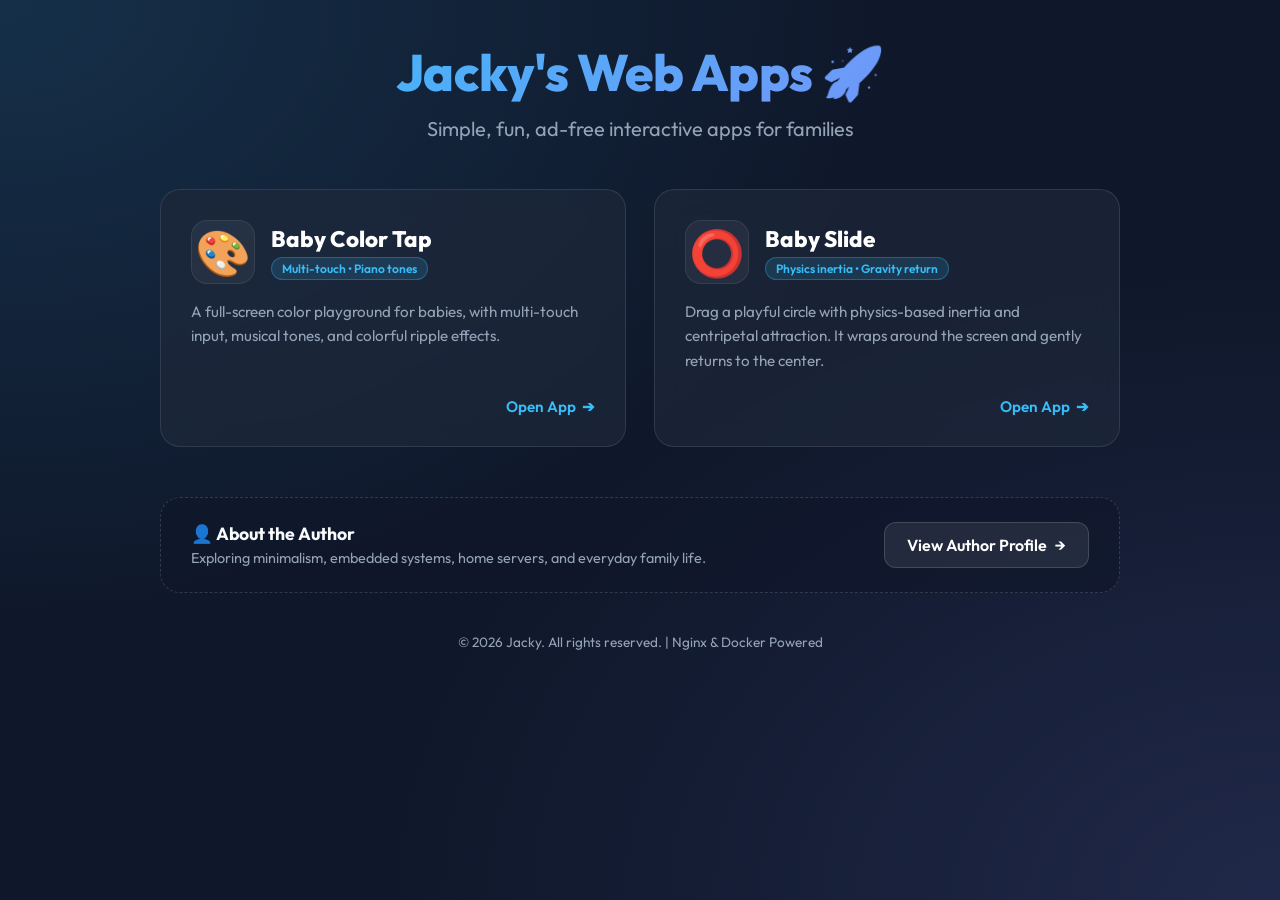
==== index.html @ c60541d3 "v1.0" ====
<!DOCTYPE html>
<html lang="en">

<head>
    <meta charset="UTF-8">
    <meta name="viewport" content="width=device-width, initial-scale=1.0">
    <title>Jacky's Web Apps Launcher 🚀</title>
    <!-- Google Fonts -->
    <link rel="preconnect" href="https://fonts.googleapis.com">
    <link rel="preconnect" href="https://fonts.gstatic.com" crossorigin>
    <link href="https://fonts.googleapis.com/css2?family=Outfit:wght@400;600;800&display=swap" rel="stylesheet">
    <style>
        :root {
            --bg-color: #0F172A;
            --card-bg: rgba(30, 41, 59, 0.7);
            --card-border: rgba(255, 255, 255, 0.1);
            --primary-accent: #38BDF8;
            --primary-gradient: linear-gradient(135deg, #38BDF8 0%, #818CF8 100%);
            --text-main: #F8FAFC;
            --text-muted: #94A3B8;
        }

        * {
            box-sizing: border-box;
            margin: 0;
            padding: 0;
        }

        body {
            font-family: 'Outfit', -apple-system, BlinkMacSystemFont, sans-serif;
            background-color: var(--bg-color);
            background-image: 
                radial-gradient(at 0% 0%, rgba(56, 189, 248, 0.15) 0px, transparent 50%),
                radial-gradient(at 100% 100%, rgba(129, 140, 248, 0.15) 0px, transparent 50%);
            color: var(--text-main);
            min-height: 100vh;
            display: flex;
            flex-direction: column;
            align-items: center;
            padding: 40px 20px;
        }

        .container {
            width: 100%;
            max-width: 960px;
        }

        /* Header */
        header {
            text-align: center;
            margin-bottom: 48px;
        }

        header h1 {
            font-size: clamp(2.2rem, 5vw, 3.2rem);
            font-weight: 800;
            background: var(--primary-gradient);
            -webkit-background-clip: text;
            -webkit-text-fill-color: transparent;
            letter-spacing: -0.5px;
            margin-bottom: 12px;
        }

        header p {
            color: var(--text-muted);
            font-size: clamp(1rem, 2.5vw, 1.25rem);
            font-weight: 400;
        }

        /* App launcher grid */
        .apps-grid {
            display: grid;
            grid-template-columns: repeat(auto-fit, minmax(300px, 1fr));
            gap: 28px;
            margin-bottom: 50px;
        }

        /* Card design */
        .app-card {
            background: var(--card-bg);
            border: 1px solid var(--card-border);
            border-radius: 20px;
            padding: 30px;
            backdrop-filter: blur(12px);
            -webkit-backdrop-filter: blur(12px);
            display: flex;
            flex-direction: column;
            justify-content: space-between;
            text-decoration: none;
            color: var(--text-main);
            transition: all 0.3s cubic-bezier(0.4, 0, 0.2, 1);
            position: relative;
            overflow: hidden;
        }

        .app-card::before {
            content: '';
            position: absolute;
            top: 0;
            left: 0;
            right: 0;
            height: 4px;
            background: var(--primary-gradient);
            opacity: 0;
            transition: opacity 0.3s ease;
        }

        .app-card:hover {
            transform: translateY(-6px);
            border-color: rgba(56, 189, 248, 0.4);
            box-shadow: 0 20px 30px -10px rgba(0, 0, 0, 0.5), 0 0 20px rgba(56, 189, 248, 0.2);
        }

        .app-card:hover::before {
            opacity: 1;
        }

        .card-header {
            display: flex;
            align-items: center;
            gap: 16px;
            margin-bottom: 16px;
        }

        .app-icon {
            font-size: 2.8rem;
            width: 64px;
            height: 64px;
            display: flex;
            align-items: center;
            justify-content: center;
            background: rgba(255, 255, 255, 0.05);
            border-radius: 16px;
            border: 1px solid rgba(255, 255, 255, 0.08);
            flex-shrink: 0;
        }

        .app-title-group h2 {
            font-size: 1.4rem;
            font-weight: 800;
            color: #FFFFFF;
            margin-bottom: 4px;
        }

        .app-tag {
            display: inline-block;
            font-size: 0.75rem;
            font-weight: 600;
            padding: 3px 10px;
            border-radius: 20px;
            background: rgba(56, 189, 248, 0.15);
            color: var(--primary-accent);
            border: 1px solid rgba(56, 189, 248, 0.3);
        }

        .app-desc {
            color: var(--text-muted);
            font-size: 0.95rem;
            line-height: 1.6;
            margin-bottom: 24px;
        }

        .card-footer {
            display: flex;
            align-items: center;
            justify-content: flex-end;
            font-size: 0.95rem;
            font-weight: 600;
            color: var(--primary-accent);
            gap: 6px;
            transition: gap 0.2s ease;
        }

        .app-card:hover .card-footer {
            gap: 10px;
            color: #7DD3FC;
        }

        /* Author information section */
        .author-section {
            background: rgba(15, 23, 42, 0.6);
            border: 1px dashed rgba(255, 255, 255, 0.15);
            border-radius: 20px;
            padding: 24px 30px;
            display: flex;
            align-items: center;
            justify-content: space-between;
            gap: 20px;
            flex-wrap: wrap;
        }

        .author-info-text h3 {
            font-size: 1.1rem;
            font-weight: 700;
            color: var(--text-main);
            margin-bottom: 4px;
        }

        .author-info-text p {
            font-size: 0.9rem;
            color: var(--text-muted);
        }

        .author-btn {
            display: inline-flex;
            align-items: center;
            gap: 8px;
            padding: 12px 22px;
            border-radius: 12px;
            background: rgba(255, 255, 255, 0.08);
            border: 1px solid rgba(255, 255, 255, 0.15);
            color: #FFFFFF;
            font-weight: 600;
            text-decoration: none;
            transition: all 0.2s ease;
        }

        .author-btn:hover {
            background: var(--primary-gradient);
            border-color: transparent;
            box-shadow: 0 8px 20px rgba(56, 189, 248, 0.3);
            transform: translateY(-2px);
        }

        footer {
            margin-top: auto;
            padding-top: 40px;
            font-size: 0.85rem;
            color: var(--text-muted);
            text-align: center;
        }
    </style>
</head>

<body>

    <div class="container">
        <!-- Header -->
        <header>
            <h1>Jacky's Web Apps 🚀</h1>
            <p>Simple, fun, ad-free interactive apps for families</p>
        </header>

        <!-- App list -->
        <main class="apps-grid">
            <!-- Baby Color Tap -->
            <a href="webapp/baby_tap.html" class="app-card">
                <div>
                    <div class="card-header">
                        <div class="app-icon">🎨</div>
                        <div class="app-title-group">
                            <h2>Baby Color Tap</h2>
                            <span class="app-tag">Multi-touch • Piano tones</span>
                        </div>
                    </div>
                    <p class="app-desc">A full-screen color playground for babies, with multi-touch input, musical tones, and colorful ripple effects.</p>
                </div>
                <div class="card-footer">
                    <span>Open App</span>
                    <span>➔</span>
                </div>
            </a>

            <!-- Baby Slide -->
            <a href="webapp/baby_slide.html" class="app-card">
                <div>
                    <div class="card-header">
                        <div class="app-icon">⭕</div>
                        <div class="app-title-group">
                            <h2>Baby Slide</h2>
                            <span class="app-tag">Physics inertia • Gravity return</span>
                        </div>
                    </div>
                    <p class="app-desc">Drag a playful circle with physics-based inertia and centripetal attraction. It wraps around the screen and gently returns to the center.</p>
                </div>
                <div class="card-footer">
                    <span>Open App</span>
                    <span>➔</span>
                </div>
            </a>
        </main>

        <!-- Author profile link -->
        <section class="author-section">
            <div class="author-info-text">
                <h3>👤 About the Author</h3>
                <p>Exploring minimalism, embedded systems, home servers, and everyday family life.</p>
            </div>
            <a href="author.html" class="author-btn">
                <span>View Author Profile</span>
                <span>→</span>
            </a>
        </section>

        <!-- Footer -->
        <footer>
            <p>&copy; 2026 Jacky. All rights reserved. | Nginx & Docker Powered</p>
        </footer>
    </div>

</body>

</html>
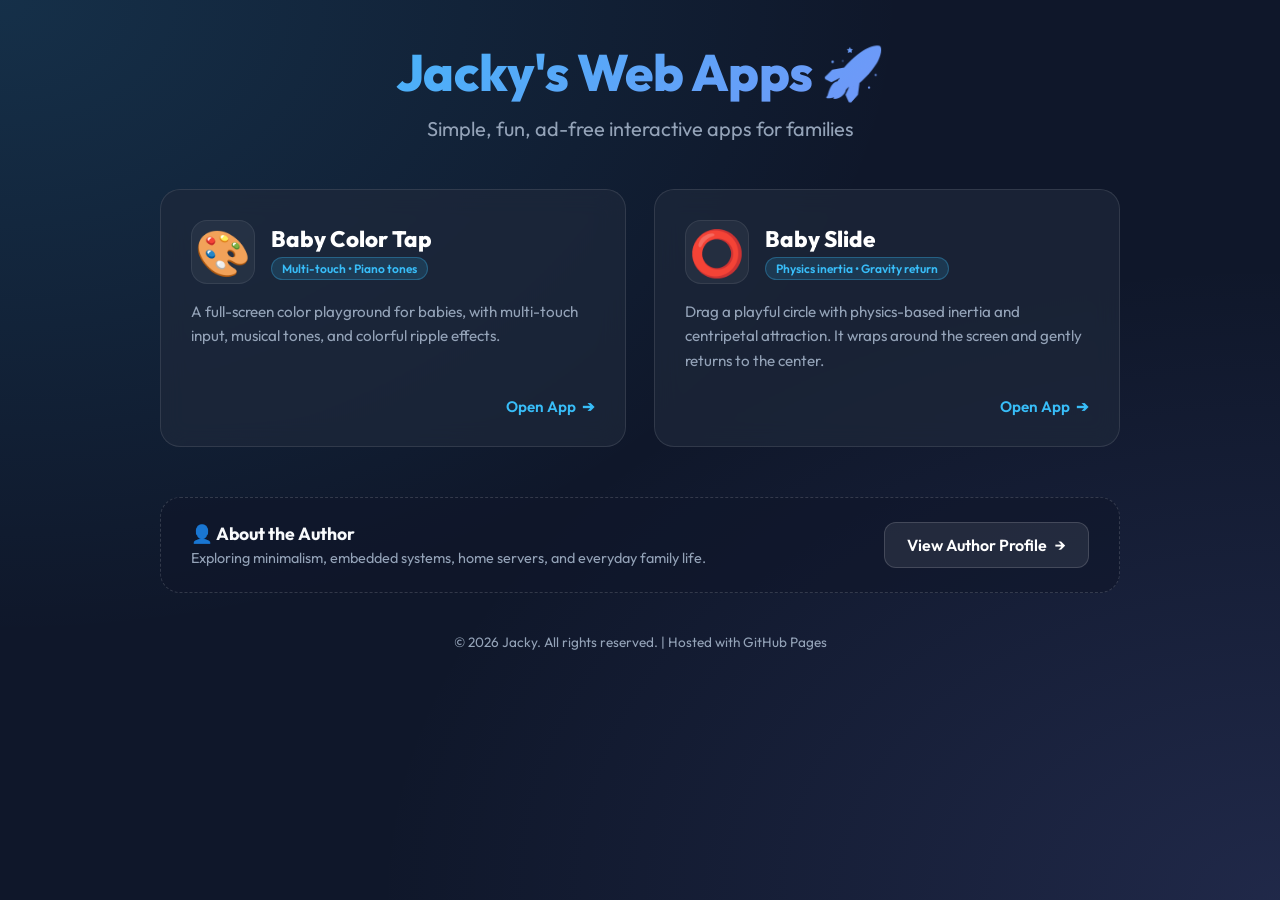
==== commit 0df1df08: "Prepare site for GitHub Pages" ====
--- a/index.html
+++ b/index.html
@@ -294,7 +294,7 @@
 
         <!-- Footer -->
         <footer>
-            <p>&copy; 2026 Jacky. All rights reserved. | Nginx & Docker Powered</p>
+            <p>&copy; 2026 Jacky. All rights reserved. | Hosted with GitHub Pages</p>
         </footer>
     </div>
 
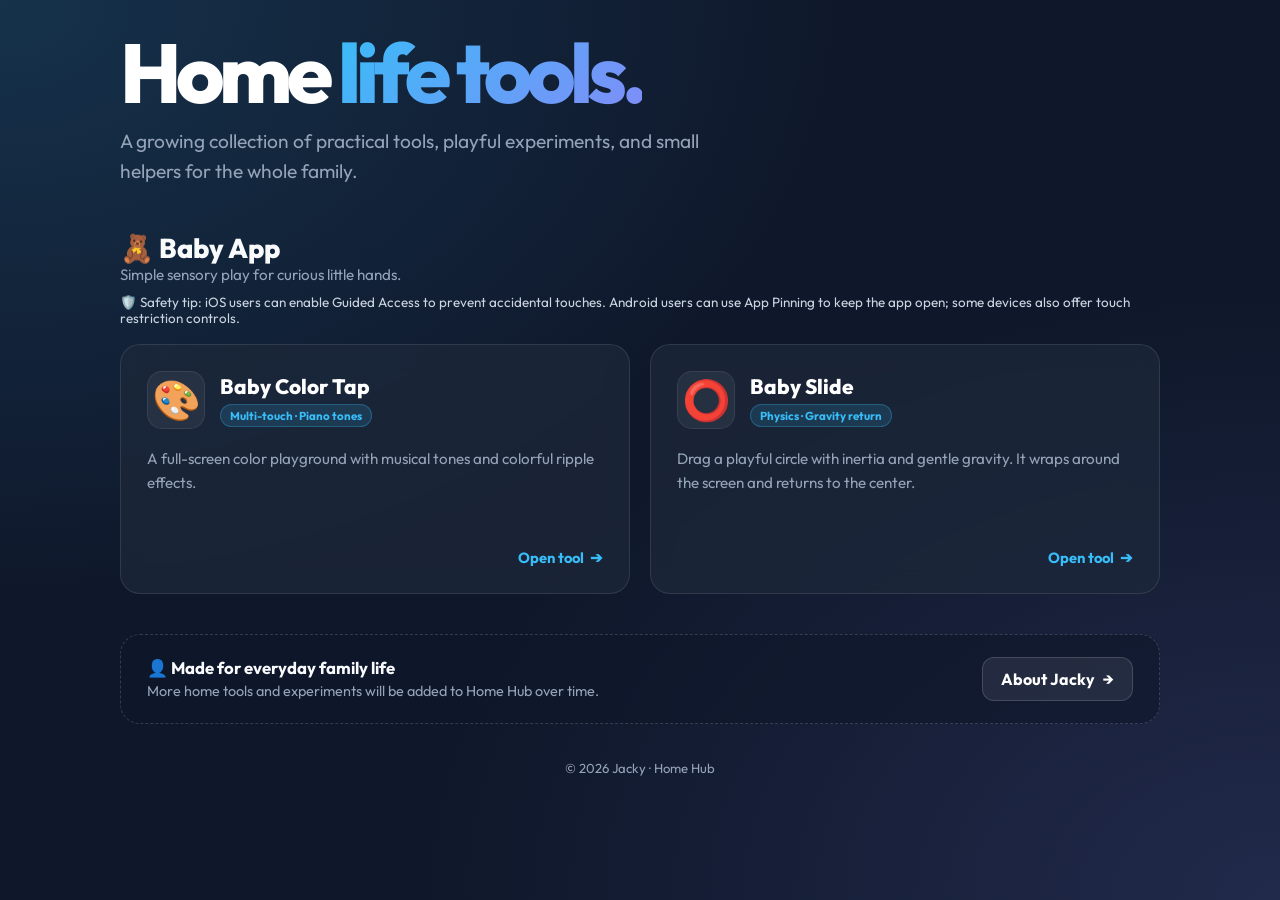
==== commit 45ce2b07: "Update Home Hub landing page and baby app guidance" ====
--- a/index.html
+++ b/index.html
@@ -4,300 +4,214 @@
 <head>
     <meta charset="UTF-8">
     <meta name="viewport" content="width=device-width, initial-scale=1.0">
-    <title>Jacky's Web Apps Launcher 🚀</title>
-    <!-- Google Fonts -->
+    <meta name="description" content="Home Hub is Jacky's collection of practical, playful tools for everyday family life.">
+    <title>Home Hub</title>
     <link rel="preconnect" href="https://fonts.googleapis.com">
     <link rel="preconnect" href="https://fonts.gstatic.com" crossorigin>
-    <link href="https://fonts.googleapis.com/css2?family=Outfit:wght@400;600;800&display=swap" rel="stylesheet">
+    <link href="https://fonts.googleapis.com/css2?family=Outfit:wght@400;600;700;800&display=swap" rel="stylesheet">
     <style>
         :root {
-            --bg-color: #0F172A;
-            --card-bg: rgba(30, 41, 59, 0.7);
-            --card-border: rgba(255, 255, 255, 0.1);
-            --primary-accent: #38BDF8;
-            --primary-gradient: linear-gradient(135deg, #38BDF8 0%, #818CF8 100%);
-            --text-main: #F8FAFC;
-            --text-muted: #94A3B8;
-        }
-
-        * {
-            box-sizing: border-box;
-            margin: 0;
-            padding: 0;
-        }
+            --bg-color: #0f172a;
+            --surface: rgba(30, 41, 59, 0.72);
+            --surface-muted: rgba(15, 23, 42, 0.62);
+            --border: rgba(255, 255, 255, 0.1);
+            --accent: #38bdf8;
+            --accent-soft: rgba(56, 189, 248, 0.15);
+            --gradient: linear-gradient(135deg, #38bdf8 0%, #818cf8 100%);
+            --text: #f8fafc;
+            --muted: #94a3b8;
+        }
+
+        * { box-sizing: border-box; margin: 0; padding: 0; }
 
         body {
+            min-height: 100vh;
+            padding: 32px 20px 24px;
+            color: var(--text);
             font-family: 'Outfit', -apple-system, BlinkMacSystemFont, sans-serif;
             background-color: var(--bg-color);
-            background-image: 
-                radial-gradient(at 0% 0%, rgba(56, 189, 248, 0.15) 0px, transparent 50%),
-                radial-gradient(at 100% 100%, rgba(129, 140, 248, 0.15) 0px, transparent 50%);
-            color: var(--text-main);
-            min-height: 100vh;
+            background-image:
+                radial-gradient(at 0% 0%, rgba(56, 189, 248, 0.16) 0, transparent 48%),
+                radial-gradient(at 100% 100%, rgba(129, 140, 248, 0.16) 0, transparent 48%);
+        }
+
+        .container { width: 100%; max-width: 1040px; margin: 0 auto; }
+
+        header { margin-bottom: 44px; }
+
+        .eyebrow {
+            display: inline-flex;
+            align-items: center;
+            gap: 8px;
+            margin-bottom: 16px;
+            color: var(--accent);
+            font-size: 0.78rem;
+            font-weight: 800;
+            letter-spacing: 0.14em;
+            text-transform: uppercase;
+        }
+
+        .eyebrow::before {
+            content: '';
+            width: 24px;
+            height: 2px;
+            background: var(--accent);
+            border-radius: 2px;
+        }
+
+        header h1 {
+            max-width: 680px;
+            margin-bottom: 12px;
+            color: #fff;
+            font-size: clamp(2.8rem, 7vw, 5.2rem);
+            font-weight: 800;
+            letter-spacing: -0.06em;
+            line-height: 0.98;
+        }
+
+        header h1 span {
+            background: var(--gradient);
+            -webkit-background-clip: text;
+            background-clip: text;
+            -webkit-text-fill-color: transparent;
+        }
+
+        header p { max-width: 620px; color: var(--muted); font-size: clamp(1rem, 2.5vw, 1.2rem); line-height: 1.6; }
+
+        .section-heading {
             display: flex;
-            flex-direction: column;
-            align-items: center;
-            padding: 40px 20px;
-        }
-
-        .container {
-            width: 100%;
-            max-width: 960px;
-        }
-
-        /* Header */
-        header {
-            text-align: center;
-            margin-bottom: 48px;
-        }
-
-        header h1 {
-            font-size: clamp(2.2rem, 5vw, 3.2rem);
-            font-weight: 800;
-            background: var(--primary-gradient);
-            -webkit-background-clip: text;
-            -webkit-text-fill-color: transparent;
-            letter-spacing: -0.5px;
-            margin-bottom: 12px;
-        }
-
-        header p {
-            color: var(--text-muted);
-            font-size: clamp(1rem, 2.5vw, 1.25rem);
-            font-weight: 400;
-        }
-
-        /* App launcher grid */
+            align-items: end;
+            justify-content: space-between;
+            gap: 20px;
+            margin-bottom: 18px;
+        }
+
+        .section-heading h2 { font-size: 1.7rem; font-weight: 800; }
+        .section-heading p { color: var(--muted); font-size: 0.95rem; }
+        .section-heading .safety-note { margin-top: 10px; color: #cbd5e1; font-size: 0.84rem; }
+
         .apps-grid {
             display: grid;
             grid-template-columns: repeat(auto-fit, minmax(300px, 1fr));
-            gap: 28px;
-            margin-bottom: 50px;
-        }
-
-        /* Card design */
+            gap: 20px;
+            margin-bottom: 40px;
+        }
+
         .app-card {
-            background: var(--card-bg);
-            border: 1px solid var(--card-border);
-            border-radius: 20px;
-            padding: 30px;
-            backdrop-filter: blur(12px);
-            -webkit-backdrop-filter: blur(12px);
+            position: relative;
             display: flex;
             flex-direction: column;
             justify-content: space-between;
+            min-height: 250px;
+            padding: 26px;
+            overflow: hidden;
+            color: var(--text);
             text-decoration: none;
-            color: var(--text-main);
-            transition: all 0.3s cubic-bezier(0.4, 0, 0.2, 1);
-            position: relative;
-            overflow: hidden;
+            background: var(--surface);
+            border: 1px solid var(--border);
+            border-radius: 20px;
+            backdrop-filter: blur(12px);
+            transition: transform 0.25s ease, border-color 0.25s ease, box-shadow 0.25s ease;
         }
 
         .app-card::before {
             content: '';
             position: absolute;
-            top: 0;
-            left: 0;
-            right: 0;
+            inset: 0 0 auto;
             height: 4px;
-            background: var(--primary-gradient);
+            background: var(--gradient);
             opacity: 0;
-            transition: opacity 0.3s ease;
-        }
-
-        .app-card:hover {
-            transform: translateY(-6px);
-            border-color: rgba(56, 189, 248, 0.4);
-            box-shadow: 0 20px 30px -10px rgba(0, 0, 0, 0.5), 0 0 20px rgba(56, 189, 248, 0.2);
-        }
-
-        .app-card:hover::before {
-            opacity: 1;
-        }
-
-        .card-header {
-            display: flex;
-            align-items: center;
-            gap: 16px;
-            margin-bottom: 16px;
-        }
-
-        .app-icon {
-            font-size: 2.8rem;
-            width: 64px;
-            height: 64px;
-            display: flex;
-            align-items: center;
-            justify-content: center;
-            background: rgba(255, 255, 255, 0.05);
-            border-radius: 16px;
-            border: 1px solid rgba(255, 255, 255, 0.08);
-            flex-shrink: 0;
-        }
-
-        .app-title-group h2 {
-            font-size: 1.4rem;
-            font-weight: 800;
-            color: #FFFFFF;
-            margin-bottom: 4px;
-        }
-
-        .app-tag {
-            display: inline-block;
-            font-size: 0.75rem;
-            font-weight: 600;
-            padding: 3px 10px;
-            border-radius: 20px;
-            background: rgba(56, 189, 248, 0.15);
-            color: var(--primary-accent);
-            border: 1px solid rgba(56, 189, 248, 0.3);
-        }
-
-        .app-desc {
-            color: var(--text-muted);
-            font-size: 0.95rem;
-            line-height: 1.6;
-            margin-bottom: 24px;
-        }
-
-        .card-footer {
-            display: flex;
-            align-items: center;
-            justify-content: flex-end;
-            font-size: 0.95rem;
-            font-weight: 600;
-            color: var(--primary-accent);
-            gap: 6px;
-            transition: gap 0.2s ease;
-        }
-
-        .app-card:hover .card-footer {
-            gap: 10px;
-            color: #7DD3FC;
-        }
-
-        /* Author information section */
-        .author-section {
-            background: rgba(15, 23, 42, 0.6);
-            border: 1px dashed rgba(255, 255, 255, 0.15);
-            border-radius: 20px;
-            padding: 24px 30px;
-            display: flex;
-            align-items: center;
-            justify-content: space-between;
-            gap: 20px;
-            flex-wrap: wrap;
-        }
-
-        .author-info-text h3 {
-            font-size: 1.1rem;
-            font-weight: 700;
-            color: var(--text-main);
-            margin-bottom: 4px;
-        }
-
-        .author-info-text p {
-            font-size: 0.9rem;
-            color: var(--text-muted);
-        }
-
-        .author-btn {
-            display: inline-flex;
-            align-items: center;
-            gap: 8px;
-            padding: 12px 22px;
-            border-radius: 12px;
-            background: rgba(255, 255, 255, 0.08);
-            border: 1px solid rgba(255, 255, 255, 0.15);
-            color: #FFFFFF;
-            font-weight: 600;
-            text-decoration: none;
-            transition: all 0.2s ease;
-        }
-
-        .author-btn:hover {
-            background: var(--primary-gradient);
-            border-color: transparent;
-            box-shadow: 0 8px 20px rgba(56, 189, 248, 0.3);
-            transform: translateY(-2px);
-        }
-
-        footer {
-            margin-top: auto;
-            padding-top: 40px;
-            font-size: 0.85rem;
-            color: var(--text-muted);
-            text-align: center;
+            transition: opacity 0.25s ease;
+        }
+
+        .app-card:hover { transform: translateY(-5px); border-color: rgba(56, 189, 248, 0.45); box-shadow: 0 20px 30px -12px rgba(0, 0, 0, 0.55), 0 0 24px rgba(56, 189, 248, 0.16); }
+        .app-card:hover::before { opacity: 1; }
+
+        .card-header { display: flex; align-items: center; gap: 15px; margin-bottom: 18px; }
+        .app-icon { display: grid; place-items: center; width: 58px; height: 58px; flex: 0 0 auto; font-size: 2.45rem; background: rgba(255, 255, 255, 0.06); border: 1px solid rgba(255, 255, 255, 0.08); border-radius: 15px; }
+        .app-title-group h3 { margin-bottom: 5px; color: #fff; font-size: 1.3rem; font-weight: 800; }
+        .app-tag { display: inline-block; padding: 3px 9px; color: var(--accent); font-size: 0.72rem; font-weight: 700; background: var(--accent-soft); border: 1px solid rgba(56, 189, 248, 0.28); border-radius: 20px; }
+        .app-desc { margin-bottom: 22px; color: var(--muted); font-size: 0.95rem; line-height: 1.6; }
+        .card-footer { display: flex; justify-content: flex-end; gap: 6px; color: var(--accent); font-size: 0.92rem; font-weight: 700; transition: gap 0.2s ease; }
+        .app-card:hover .card-footer { gap: 10px; color: #7dd3fc; }
+
+        .author-section { display: flex; align-items: center; justify-content: space-between; gap: 20px; padding: 22px 26px; background: var(--surface-muted); border: 1px dashed rgba(255, 255, 255, 0.16); border-radius: 20px; }
+        .author-info-text h3 { margin-bottom: 4px; font-size: 1.05rem; }
+        .author-info-text p { color: var(--muted); font-size: 0.9rem; }
+        .author-btn { display: inline-flex; align-items: center; gap: 8px; padding: 11px 18px; color: #fff; font-weight: 700; text-decoration: none; white-space: nowrap; background: rgba(255, 255, 255, 0.08); border: 1px solid rgba(255, 255, 255, 0.15); border-radius: 12px; transition: all 0.2s ease; }
+        .author-btn:hover { background: var(--gradient); border-color: transparent; transform: translateY(-2px); }
+        footer { padding-top: 36px; color: var(--muted); font-size: 0.82rem; text-align: center; }
+
+        @media (max-width: 600px) {
+            body { padding-top: 24px; }
+            header { margin-bottom: 34px; }
+            .section-heading { display: block; }
+            .section-heading p { margin-top: 5px; }
+            .apps-grid { grid-template-columns: 1fr; }
+            .author-section { align-items: flex-start; flex-direction: column; }
         }
     </style>
 </head>
 
 <body>
-
     <div class="container">
-        <!-- Header -->
         <header>
-            <h1>Jacky's Web Apps 🚀</h1>
-            <p>Simple, fun, ad-free interactive apps for families</p>
+            <h1>Home <span>life tools.</span></h1>
+            <p>A growing collection of practical tools, playful experiments, and small helpers for the whole family.</p>
         </header>
 
-        <!-- App list -->
-        <main class="apps-grid">
-            <!-- Baby Color Tap -->
-            <a href="webapp/baby_tap.html" class="app-card">
-                <div>
-                    <div class="card-header">
-                        <div class="app-icon">🎨</div>
-                        <div class="app-title-group">
-                            <h2>Baby Color Tap</h2>
-                            <span class="app-tag">Multi-touch • Piano tones</span>
+        <main>
+            <section aria-labelledby="baby-app-title">
+                <div class="section-heading">
+                    <div>
+                        <h2 id="baby-app-title">🧸 Baby App</h2>
+                        <p>Simple sensory play for curious little hands.</p>
+                        <p class="safety-note">🛡️ Safety tip: iOS users can enable Guided Access to prevent accidental touches. Android users can use App Pinning to keep the app open; some devices also offer touch restriction controls.</p>
+                    </div>
+                </div>
+
+                <div class="apps-grid">
+                    <a href="baby-app/baby-tap.html" class="app-card">
+                        <div>
+                            <div class="card-header">
+                                <div class="app-icon">🎨</div>
+                                <div class="app-title-group">
+                                    <h3>Baby Color Tap</h3>
+                                    <span class="app-tag">Multi-touch · Piano tones</span>
+                                </div>
+                            </div>
+                            <p class="app-desc">A full-screen color playground with musical tones and colorful ripple effects.</p>
                         </div>
-                    </div>
-                    <p class="app-desc">A full-screen color playground for babies, with multi-touch input, musical tones, and colorful ripple effects.</p>
+                        <div class="card-footer"><span>Open tool</span><span>➔</span></div>
+                    </a>
+
+                    <a href="baby-app/baby-slide.html" class="app-card">
+                        <div>
+                            <div class="card-header">
+                                <div class="app-icon">⭕</div>
+                                <div class="app-title-group">
+                                    <h3>Baby Slide</h3>
+                                    <span class="app-tag">Physics · Gravity return</span>
+                                </div>
+                            </div>
+                            <p class="app-desc">Drag a playful circle with inertia and gentle gravity. It wraps around the screen and returns to the center.</p>
+                        </div>
+                        <div class="card-footer"><span>Open tool</span><span>➔</span></div>
+                    </a>
                 </div>
-                <div class="card-footer">
-                    <span>Open App</span>
-                    <span>➔</span>
-                </div>
-            </a>
-
-            <!-- Baby Slide -->
-            <a href="webapp/baby_slide.html" class="app-card">
-                <div>
-                    <div class="card-header">
-                        <div class="app-icon">⭕</div>
-                        <div class="app-title-group">
-                            <h2>Baby Slide</h2>
-                            <span class="app-tag">Physics inertia • Gravity return</span>
-                        </div>
-                    </div>
-                    <p class="app-desc">Drag a playful circle with physics-based inertia and centripetal attraction. It wraps around the screen and gently returns to the center.</p>
-                </div>
-                <div class="card-footer">
-                    <span>Open App</span>
-                    <span>➔</span>
-                </div>
-            </a>
+            </section>
         </main>
 
-        <!-- Author profile link -->
         <section class="author-section">
             <div class="author-info-text">
-                <h3>👤 About the Author</h3>
-                <p>Exploring minimalism, embedded systems, home servers, and everyday family life.</p>
+                <h3>👤 Made for everyday family life</h3>
+                <p>More home tools and experiments will be added to Home Hub over time.</p>
             </div>
-            <a href="author.html" class="author-btn">
-                <span>View Author Profile</span>
-                <span>→</span>
-            </a>
+            <a href="author.html" class="author-btn"><span>About Jacky</span><span>→</span></a>
         </section>
 
-        <!-- Footer -->
-        <footer>
-            <p>&copy; 2026 Jacky. All rights reserved. | Hosted with GitHub Pages</p>
-        </footer>
+        <footer><p>&copy; 2026 Jacky · Home Hub</p></footer>
     </div>
-
 </body>
 
 </html>
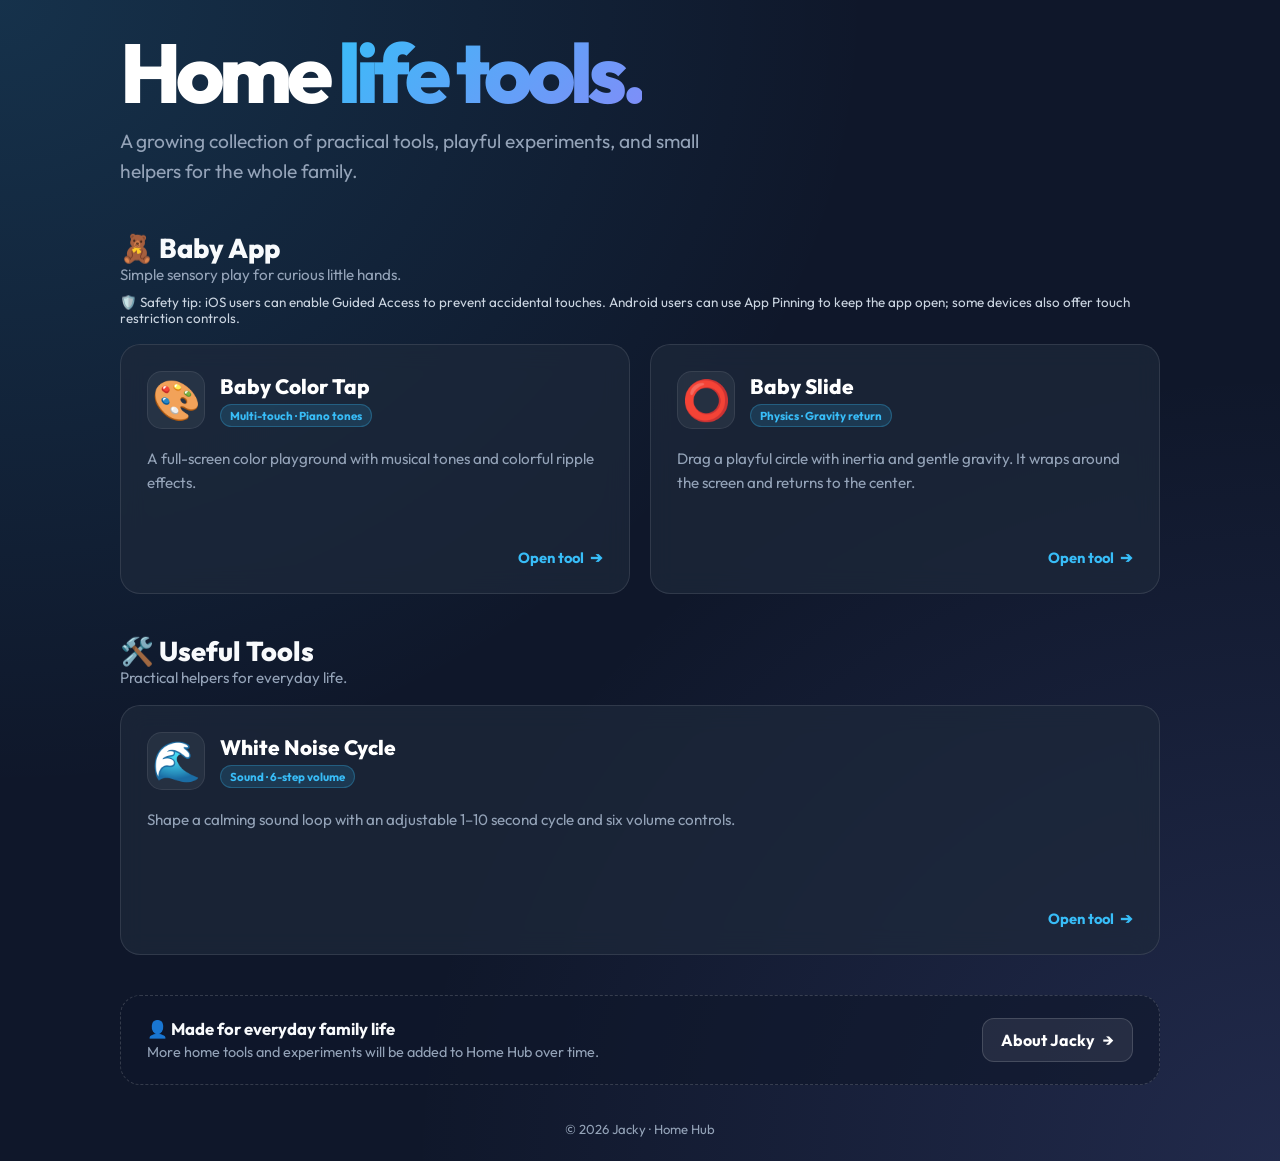
==== commit ab21e155: "Add useful tools section with white noise cycle" ====
--- a/index.html
+++ b/index.html
@@ -200,6 +200,31 @@
                     </a>
                 </div>
             </section>
+
+            <section aria-labelledby="useful-tools-title">
+                <div class="section-heading">
+                    <div>
+                        <h2 id="useful-tools-title">🛠️ Useful Tools</h2>
+                        <p>Practical helpers for everyday life.</p>
+                    </div>
+                </div>
+
+                <div class="apps-grid">
+                    <a href="baby-app/white-noise.html" class="app-card">
+                        <div>
+                            <div class="card-header">
+                                <div class="app-icon">🌊</div>
+                                <div class="app-title-group">
+                                    <h3>White Noise Cycle</h3>
+                                    <span class="app-tag">Sound · 6-step volume</span>
+                                </div>
+                            </div>
+                            <p class="app-desc">Shape a calming sound loop with an adjustable 1–10 second cycle and six volume controls.</p>
+                        </div>
+                        <div class="card-footer"><span>Open tool</span><span>➔</span></div>
+                    </a>
+                </div>
+            </section>
         </main>
 
         <section class="author-section">
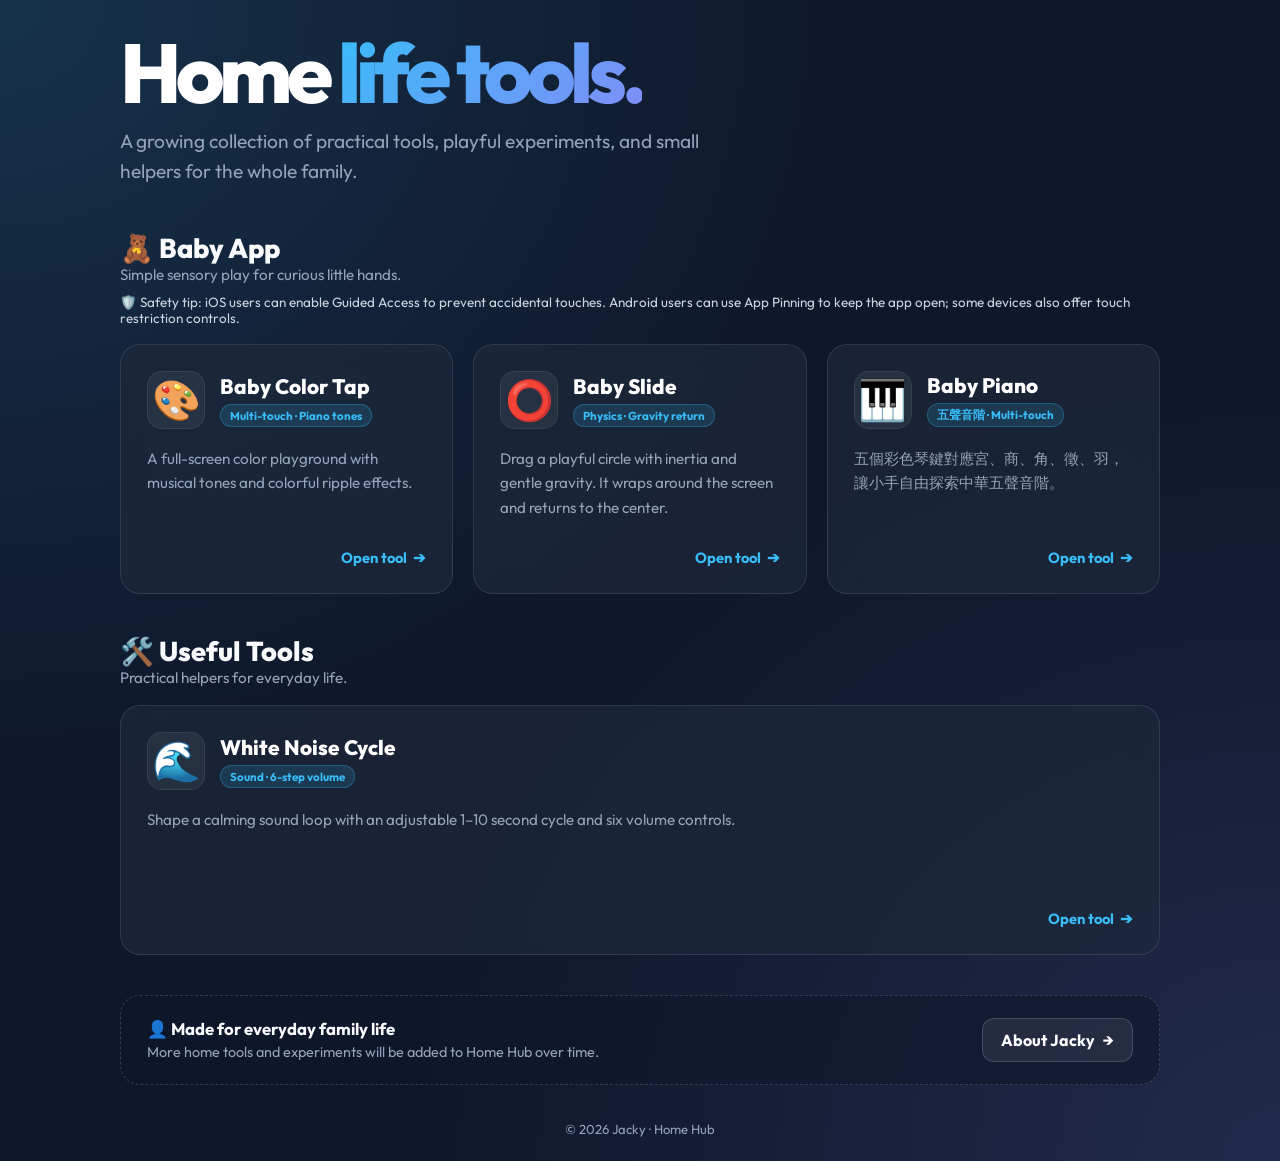
==== commit cb8b7f0c: "Add baby piano and reset white noise settings" ====
--- a/index.html
+++ b/index.html
@@ -198,6 +198,20 @@
                         </div>
                         <div class="card-footer"><span>Open tool</span><span>➔</span></div>
                     </a>
+
+                    <a href="baby-app/baby-piano.html" class="app-card">
+                        <div>
+                            <div class="card-header">
+                                <div class="app-icon">🎹</div>
+                                <div class="app-title-group">
+                                    <h3>Baby Piano</h3>
+                                    <span class="app-tag">五聲音階 · Multi-touch</span>
+                                </div>
+                            </div>
+                            <p class="app-desc">五個彩色琴鍵對應宮、商、角、徵、羽，讓小手自由探索中華五聲音階。</p>
+                        </div>
+                        <div class="card-footer"><span>Open tool</span><span>➔</span></div>
+                    </a>
                 </div>
             </section>
 
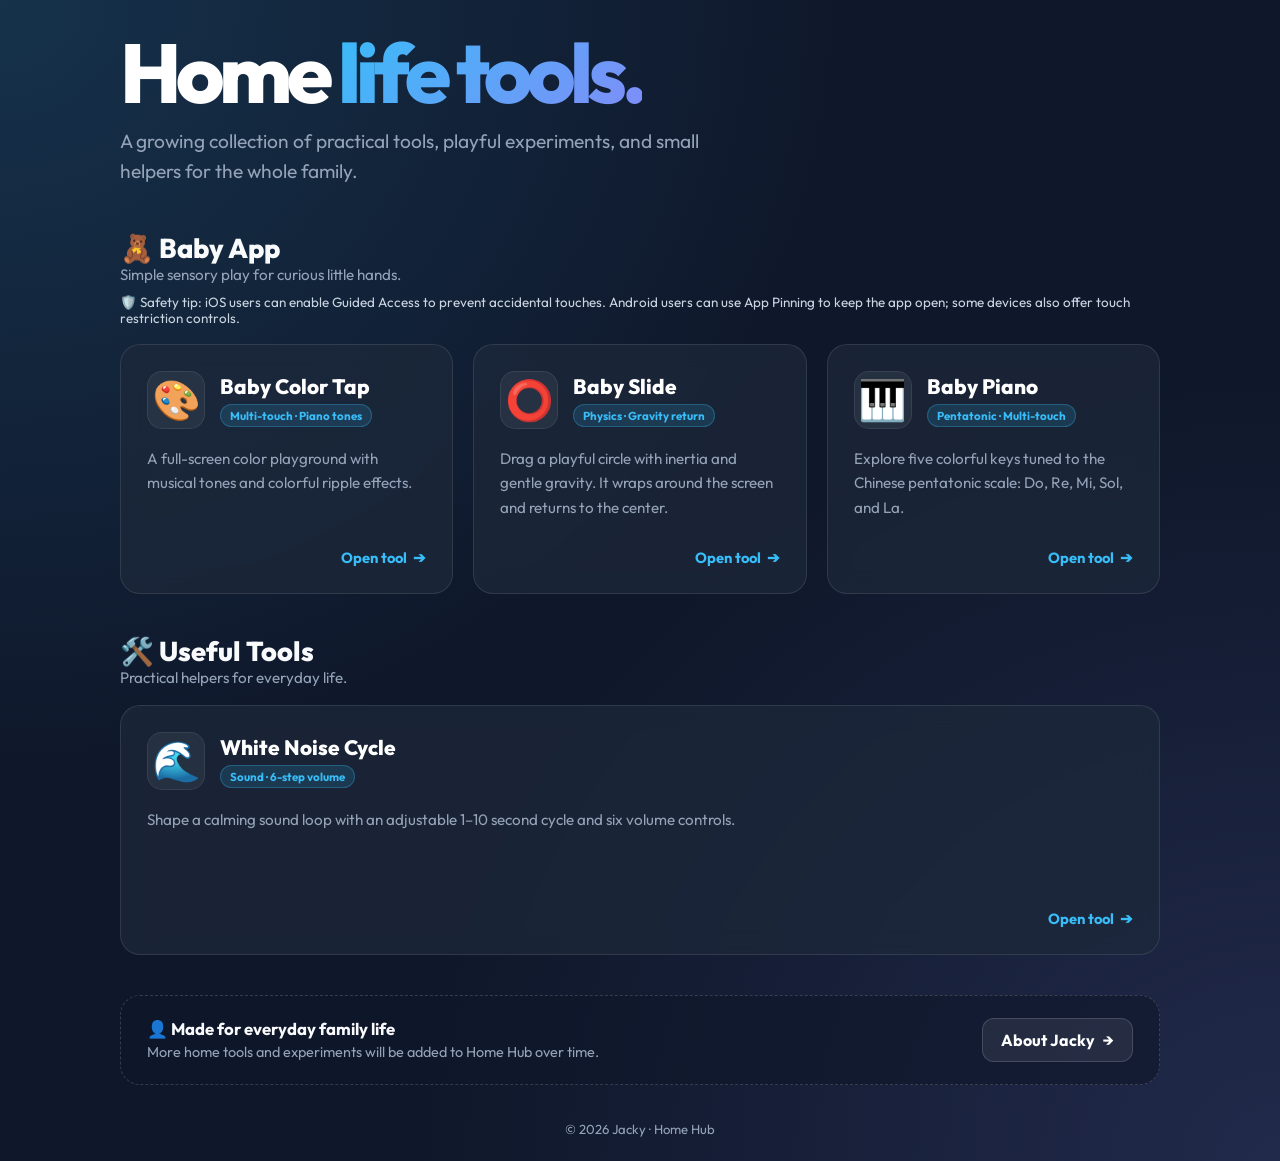
==== commit 6443b5a9: "Translate Baby Piano UI to English" ====
--- a/index.html
+++ b/index.html
@@ -205,10 +205,10 @@
                                 <div class="app-icon">🎹</div>
                                 <div class="app-title-group">
                                     <h3>Baby Piano</h3>
-                                    <span class="app-tag">五聲音階 · Multi-touch</span>
-                                </div>
-                            </div>
-                            <p class="app-desc">五個彩色琴鍵對應宮、商、角、徵、羽，讓小手自由探索中華五聲音階。</p>
+                                    <span class="app-tag">Pentatonic · Multi-touch</span>
+                                </div>
+                            </div>
+                            <p class="app-desc">Explore five colorful keys tuned to the Chinese pentatonic scale: Do, Re, Mi, Sol, and La.</p>
                         </div>
                         <div class="card-footer"><span>Open tool</span><span>➔</span></div>
                     </a>
